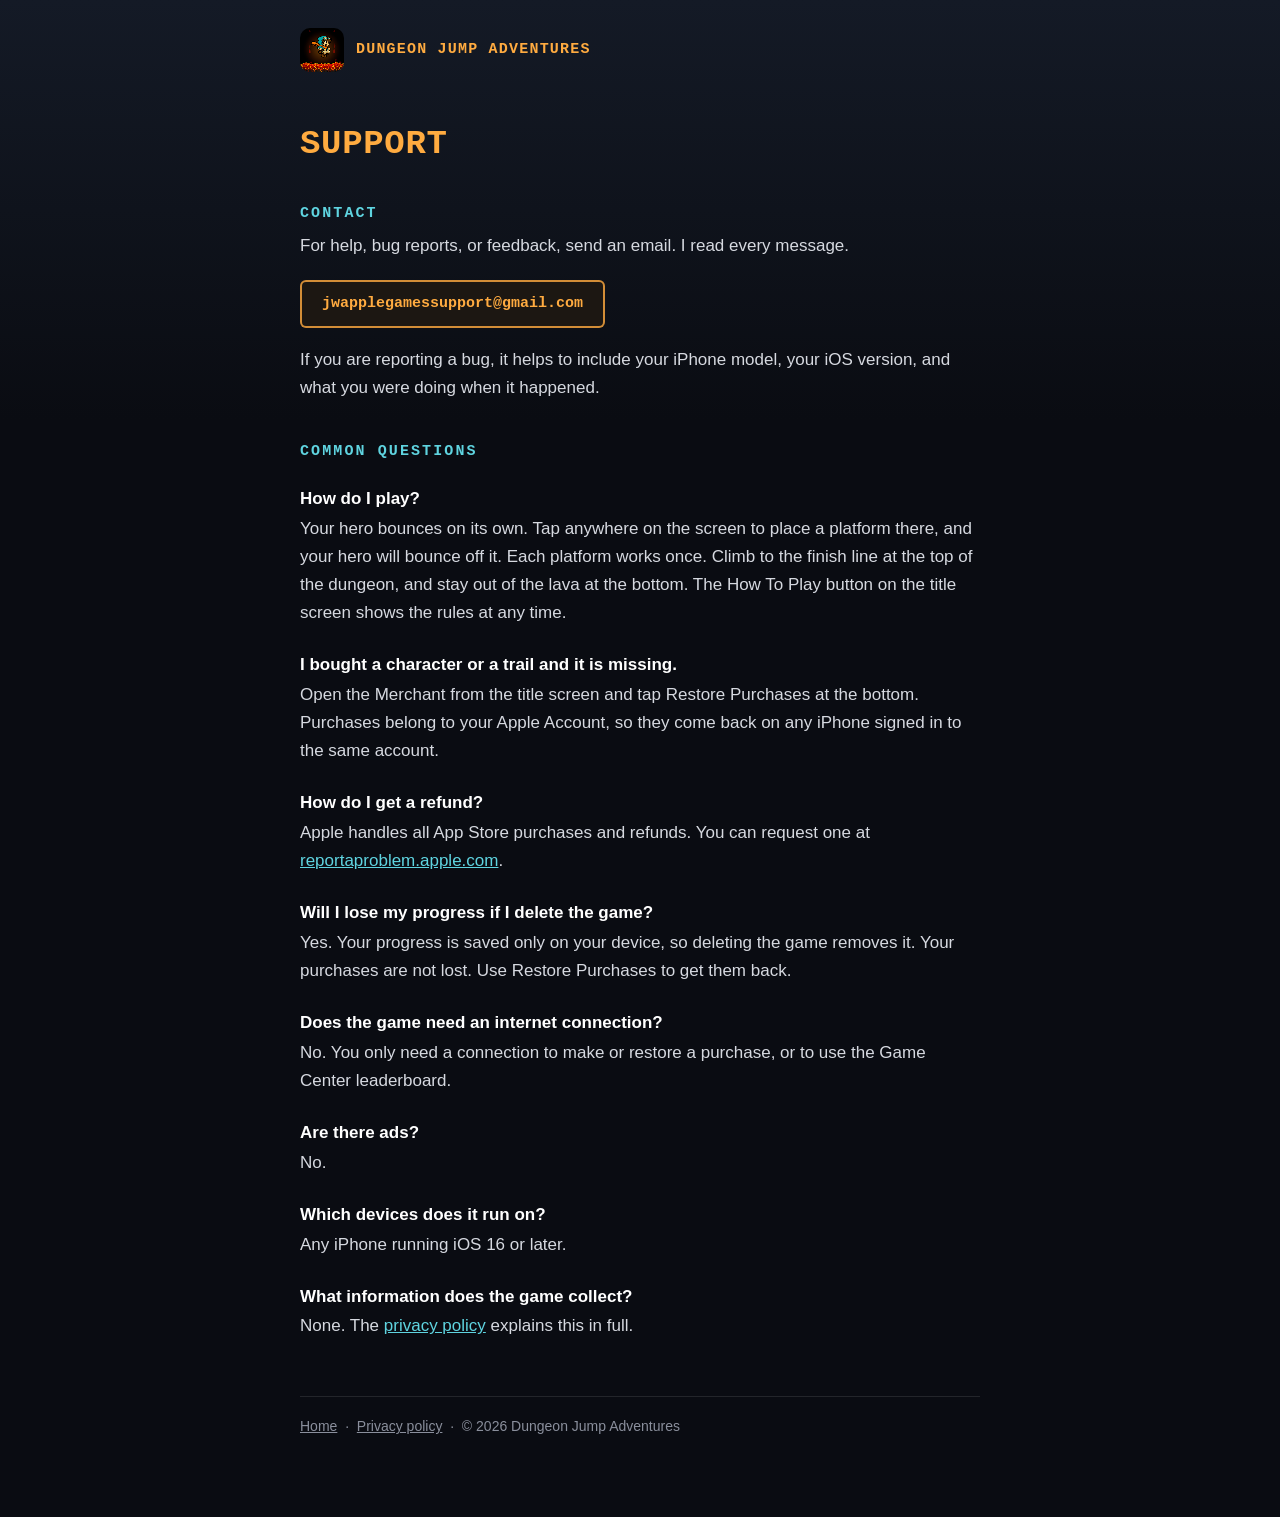
==== support/index.html @ 0e9a15b5 "Publish the support site for Dungeon Jump Adventures A landing page, the privacy policy and the supp" ====
<!DOCTYPE html>
<html lang="en">
<head>
<meta charset="utf-8">
<meta name="viewport" content="width=device-width, initial-scale=1">
<title>Support — Dungeon Jump Adventures</title>
<meta name="description" content="Help and contact information for Dungeon Jump Adventures.">
<link rel="icon" href="../icon.png">
<link rel="stylesheet" href="../style.css">
</head>
<body>
<header>
  <a class="brand" href="../"><img src="../icon.png" alt="">Dungeon Jump Adventures</a>
</header>
<main>
  <h1>Support</h1>

  <h2>Contact</h2>
  <p>For help, bug reports, or feedback, send an email. I read every message.</p>
  <p><a class="contact" href="mailto:jwapplegamessupport@gmail.com?subject=Dungeon%20Jump%20Adventures">jwapplegamessupport@gmail.com</a></p>
  <p>If you are reporting a bug, it helps to include your iPhone model, your iOS version, and what you were doing when it happened.</p>

  <h2>Common questions</h2>

  <h3>How do I play?</h3>
  <p>Your hero bounces on its own. Tap anywhere on the screen to place a platform there, and your hero will bounce off it. Each platform works once. Climb to the finish line at the top of the dungeon, and stay out of the lava at the bottom. The How To Play button on the title screen shows the rules at any time.</p>

  <h3>I bought a character or a trail and it is missing.</h3>
  <p>Open the Merchant from the title screen and tap Restore Purchases at the bottom. Purchases belong to your Apple Account, so they come back on any iPhone signed in to the same account.</p>

  <h3>How do I get a refund?</h3>
  <p>Apple handles all App Store purchases and refunds. You can request one at <a href="https://reportaproblem.apple.com">reportaproblem.apple.com</a>.</p>

  <h3>Will I lose my progress if I delete the game?</h3>
  <p>Yes. Your progress is saved only on your device, so deleting the game removes it. Your purchases are not lost. Use Restore Purchases to get them back.</p>

  <h3>Does the game need an internet connection?</h3>
  <p>No. You only need a connection to make or restore a purchase, or to use the Game Center leaderboard.</p>

  <h3>Are there ads?</h3>
  <p>No.</p>

  <h3>Which devices does it run on?</h3>
  <p>Any iPhone running iOS 16 or later.</p>

  <h3>What information does the game collect?</h3>
  <p>None. The <a href="../privacy/">privacy policy</a> explains this in full.</p>
</main>
<footer>
  <p><a href="../">Home</a> &nbsp;&middot;&nbsp; <a href="../privacy/">Privacy policy</a> &nbsp;&middot;&nbsp; &copy; 2026 Dungeon Jump Adventures</p>
</footer>
</body>
</html>
---- style.css ----
/* Dungeon Jump Adventures — support site.
   No scripts, no fonts or images from other servers, no cookies. */

:root {
  --stone: #0a0c12;
  --panel: #141a26;
  --line: rgba(255, 255, 255, 0.1);
  --text: #d6d9e0;
  --muted: #8a8f9c;
  --amber: #ffab40;
  --teal: #5fd4e0;
  --moss: #86b05a;
  --mono: ui-monospace, "SF Mono", SFMono-Regular, Menlo, Consolas, monospace;
  --sans: -apple-system, BlinkMacSystemFont, "Segoe UI", Roboto, Helvetica, Arial, sans-serif;
}

* { box-sizing: border-box; }

html { background: var(--stone); }

body {
  margin: 0;
  padding: 0 20px 64px;
  background: linear-gradient(var(--panel), var(--stone) 420px) no-repeat var(--stone);
  color: var(--text);
  font: 17px/1.65 var(--sans);
  -webkit-text-size-adjust: 100%;
}

main, header, footer { max-width: 680px; margin: 0 auto; }

header { padding: 28px 0 8px; }

.brand {
  display: inline-flex;
  align-items: center;
  gap: 12px;
  color: var(--amber);
  font: 800 15px/1.2 var(--mono);
  letter-spacing: 0.08em;
  text-decoration: none;
  text-transform: uppercase;
}

.brand img { width: 44px; height: 44px; border-radius: 10px; image-rendering: pixelated; }

h1 {
  margin: 36px 0 6px;
  color: var(--amber);
  font: 900 34px/1.15 var(--mono);
  letter-spacing: 0.02em;
  text-transform: uppercase;
}

h2 {
  margin: 40px 0 8px;
  color: var(--teal);
  font: 800 15px/1.3 var(--mono);
  letter-spacing: 0.14em;
  text-transform: uppercase;
}

h3 { margin: 26px 0 4px; color: #fff; font: 700 17px/1.4 var(--sans); }

p, ul { margin: 0 0 14px; }
ul { padding-left: 22px; }
li { margin-bottom: 6px; }

a { color: var(--teal); }
a:hover { color: #fff; }

.date { color: var(--muted); font: 600 13px/1.4 var(--mono); letter-spacing: 0.06em; }

.summary {
  margin: 26px 0 8px;
  padding: 18px 20px;
  background: rgba(0, 0, 0, 0.45);
  border: 1px solid var(--line);
  border-left: 3px solid var(--moss);
  border-radius: 8px;
}

.summary p:last-child { margin-bottom: 0; }

.contact {
  display: inline-block;
  margin: 6px 0 4px;
  padding: 13px 20px;
  background: #1c1712;
  border: 2px solid rgba(255, 171, 64, 0.8);
  border-radius: 6px;
  color: var(--amber);
  font: 800 15px/1.2 var(--mono);
  text-decoration: none;
  overflow-wrap: anywhere;
}

.contact:hover { color: #fff; border-color: #fff; }

/* Landing page */
.hero { padding-top: 44px; text-align: center; }
.hero img { width: 148px; height: 148px; border-radius: 33px; image-rendering: pixelated; }
.hero h1 { margin-top: 26px; font-size: 38px; }
.hero .tagline { color: var(--muted); font: 700 14px/1.4 var(--mono); letter-spacing: 0.18em; text-transform: uppercase; }
.hero .pitch { max-width: 520px; margin: 22px auto 0; }
.soon { margin-top: 26px; color: var(--moss); font: 800 14px/1.4 var(--mono); letter-spacing: 0.1em; text-transform: uppercase; }

.links { display: flex; flex-wrap: wrap; gap: 12px; justify-content: center; margin-top: 30px; }
.links a {
  min-width: 190px;
  padding: 13px 20px;
  background: #101a1c;
  border: 2px solid rgba(95, 212, 224, 0.7);
  border-radius: 6px;
  color: var(--teal);
  font: 800 13px/1.2 var(--mono);
  letter-spacing: 0.08em;
  text-decoration: none;
  text-transform: uppercase;
}
.links a:hover { color: #fff; border-color: #fff; }

footer {
  margin-top: 56px;
  padding-top: 18px;
  border-top: 1px solid var(--line);
  color: var(--muted);
  font-size: 14px;
}

footer a { color: var(--muted); }

@media (max-width: 480px) {
  body { font-size: 16px; }
  h1 { font-size: 27px; }
  .hero h1 { font-size: 29px; }
}
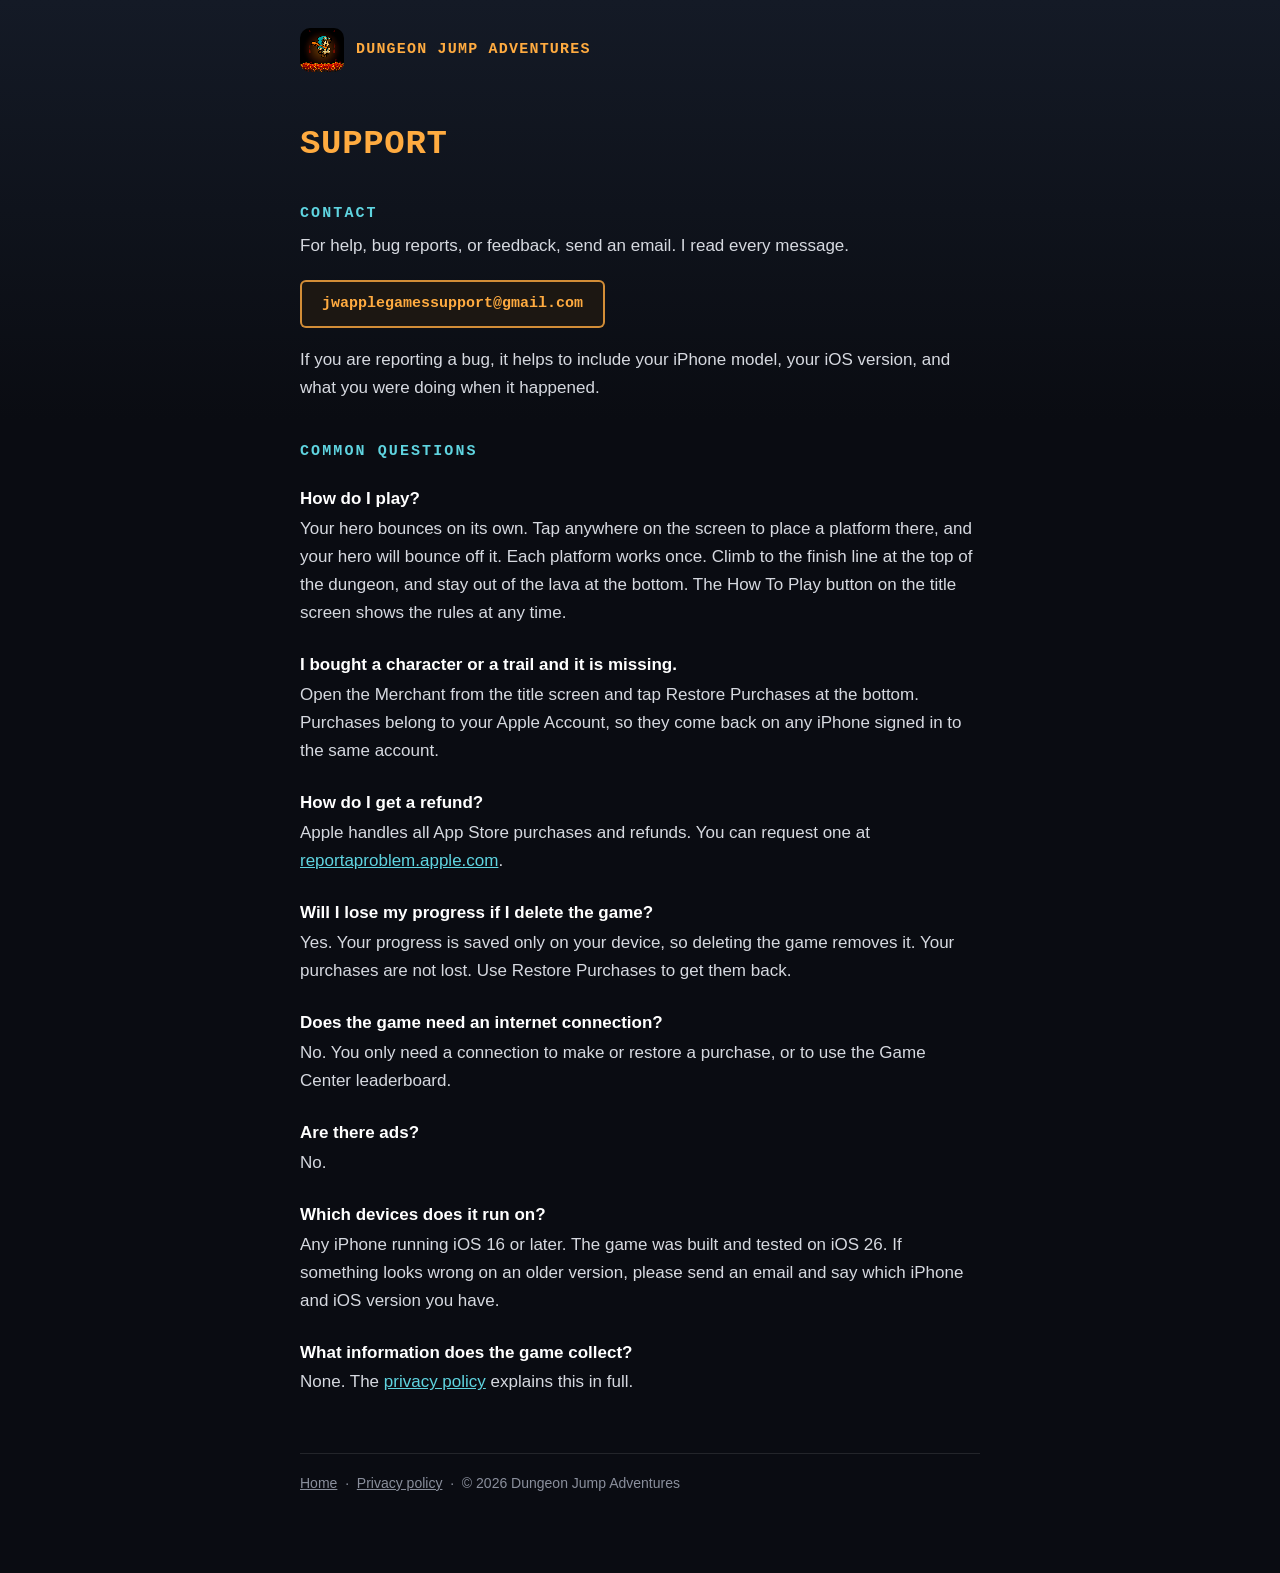
==== commit 76ede5d7: "Update the support site" ====
--- a/support/index.html
+++ b/support/index.html
@@ -41,7 +41,7 @@
   <p>No.</p>
 
   <h3>Which devices does it run on?</h3>
-  <p>Any iPhone running iOS 16 or later.</p>
+  <p>Any iPhone running iOS 16 or later. The game was built and tested on iOS 26. If something looks wrong on an older version, please send an email and say which iPhone and iOS version you have.</p>
 
   <h3>What information does the game collect?</h3>
   <p>None. The <a href="../privacy/">privacy policy</a> explains this in full.</p>
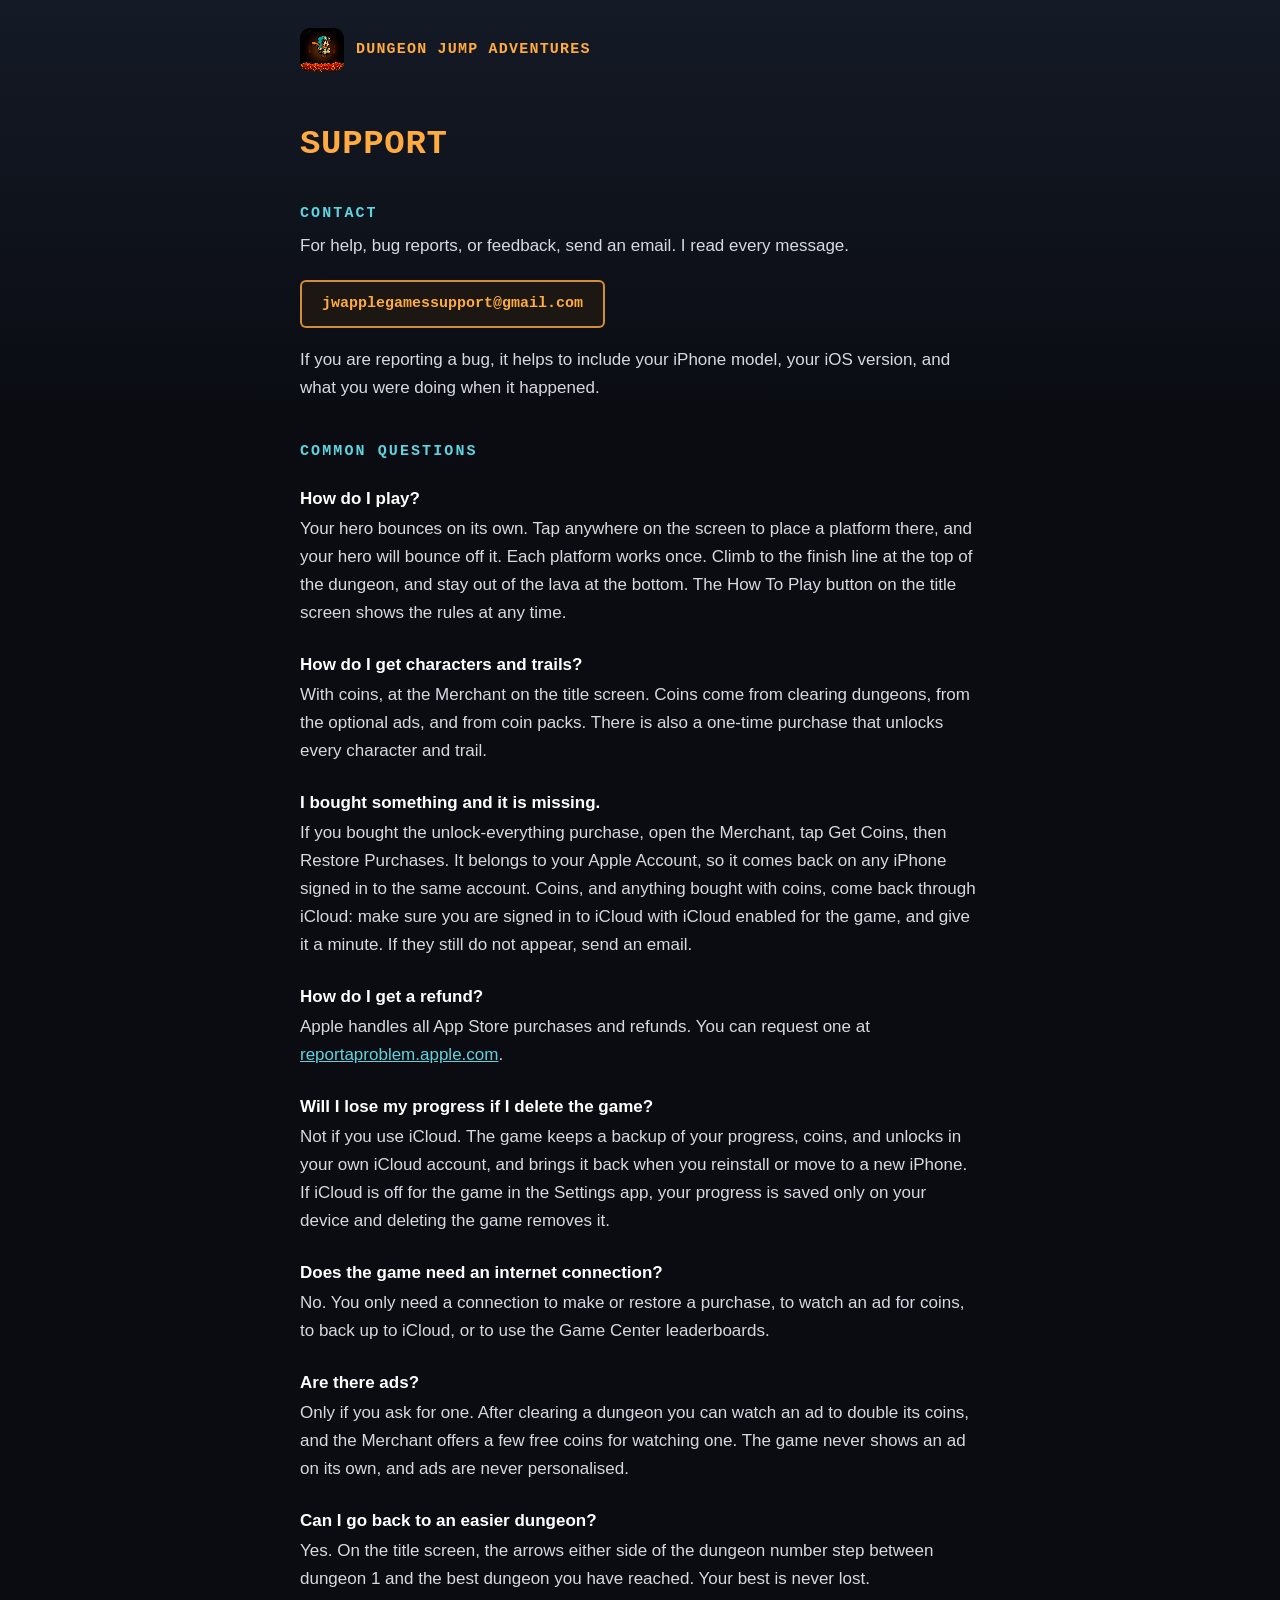
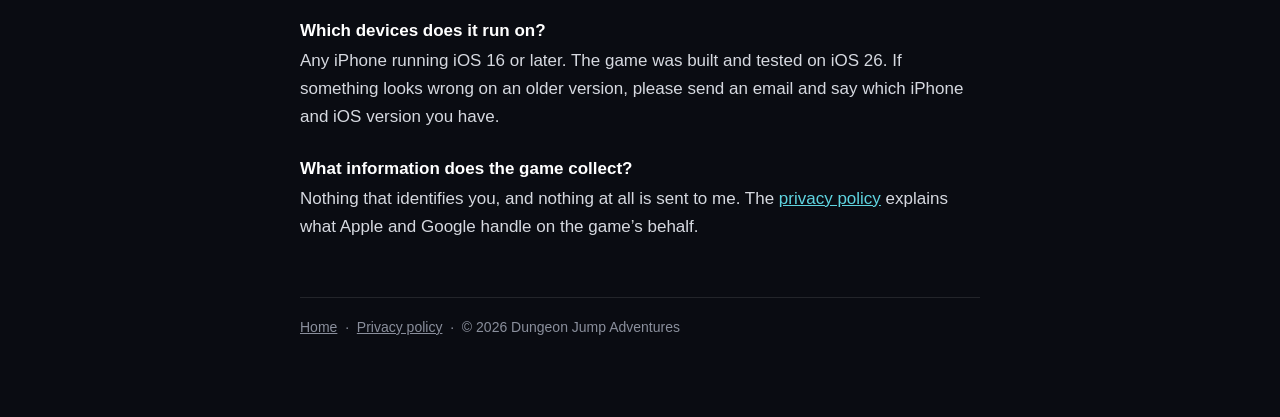
==== commit b8b03497: "Privacy policy and support page: optional ads, consent, iCloud backup" ====
--- a/support/index.html
+++ b/support/index.html
@@ -25,26 +25,32 @@
   <h3>How do I play?</h3>
   <p>Your hero bounces on its own. Tap anywhere on the screen to place a platform there, and your hero will bounce off it. Each platform works once. Climb to the finish line at the top of the dungeon, and stay out of the lava at the bottom. The How To Play button on the title screen shows the rules at any time.</p>
 
-  <h3>I bought a character or a trail and it is missing.</h3>
-  <p>Open the Merchant from the title screen and tap Restore Purchases at the bottom. Purchases belong to your Apple Account, so they come back on any iPhone signed in to the same account.</p>
+  <h3>How do I get characters and trails?</h3>
+  <p>With coins, at the Merchant on the title screen. Coins come from clearing dungeons, from the optional ads, and from coin packs. There is also a one-time purchase that unlocks every character and trail.</p>
+
+  <h3>I bought something and it is missing.</h3>
+  <p>If you bought the unlock-everything purchase, open the Merchant, tap Get Coins, then Restore Purchases. It belongs to your Apple Account, so it comes back on any iPhone signed in to the same account. Coins, and anything bought with coins, come back through iCloud: make sure you are signed in to iCloud with iCloud enabled for the game, and give it a minute. If they still do not appear, send an email.</p>
 
   <h3>How do I get a refund?</h3>
   <p>Apple handles all App Store purchases and refunds. You can request one at <a href="https://reportaproblem.apple.com">reportaproblem.apple.com</a>.</p>
 
   <h3>Will I lose my progress if I delete the game?</h3>
-  <p>Yes. Your progress is saved only on your device, so deleting the game removes it. Your purchases are not lost. Use Restore Purchases to get them back.</p>
+  <p>Not if you use iCloud. The game keeps a backup of your progress, coins, and unlocks in your own iCloud account, and brings it back when you reinstall or move to a new iPhone. If iCloud is off for the game in the Settings app, your progress is saved only on your device and deleting the game removes it.</p>
 
   <h3>Does the game need an internet connection?</h3>
-  <p>No. You only need a connection to make or restore a purchase, or to use the Game Center leaderboard.</p>
+  <p>No. You only need a connection to make or restore a purchase, to watch an ad for coins, to back up to iCloud, or to use the Game Center leaderboards.</p>
 
   <h3>Are there ads?</h3>
-  <p>No.</p>
+  <p>Only if you ask for one. After clearing a dungeon you can watch an ad to double its coins, and the Merchant offers a few free coins for watching one. The game never shows an ad on its own, and ads are never personalised.</p>
+
+  <h3>Can I go back to an easier dungeon?</h3>
+  <p>Yes. On the title screen, the arrows either side of the dungeon number step between dungeon 1 and the best dungeon you have reached. Your best is never lost.</p>
 
   <h3>Which devices does it run on?</h3>
   <p>Any iPhone running iOS 16 or later. The game was built and tested on iOS 26. If something looks wrong on an older version, please send an email and say which iPhone and iOS version you have.</p>
 
   <h3>What information does the game collect?</h3>
-  <p>None. The <a href="../privacy/">privacy policy</a> explains this in full.</p>
+  <p>Nothing that identifies you, and nothing at all is sent to me. The <a href="../privacy/">privacy policy</a> explains what Apple and Google handle on the game&rsquo;s behalf.</p>
 </main>
 <footer>
   <p><a href="../">Home</a> &nbsp;&middot;&nbsp; <a href="../privacy/">Privacy policy</a> &nbsp;&middot;&nbsp; &copy; 2026 Dungeon Jump Adventures</p>
